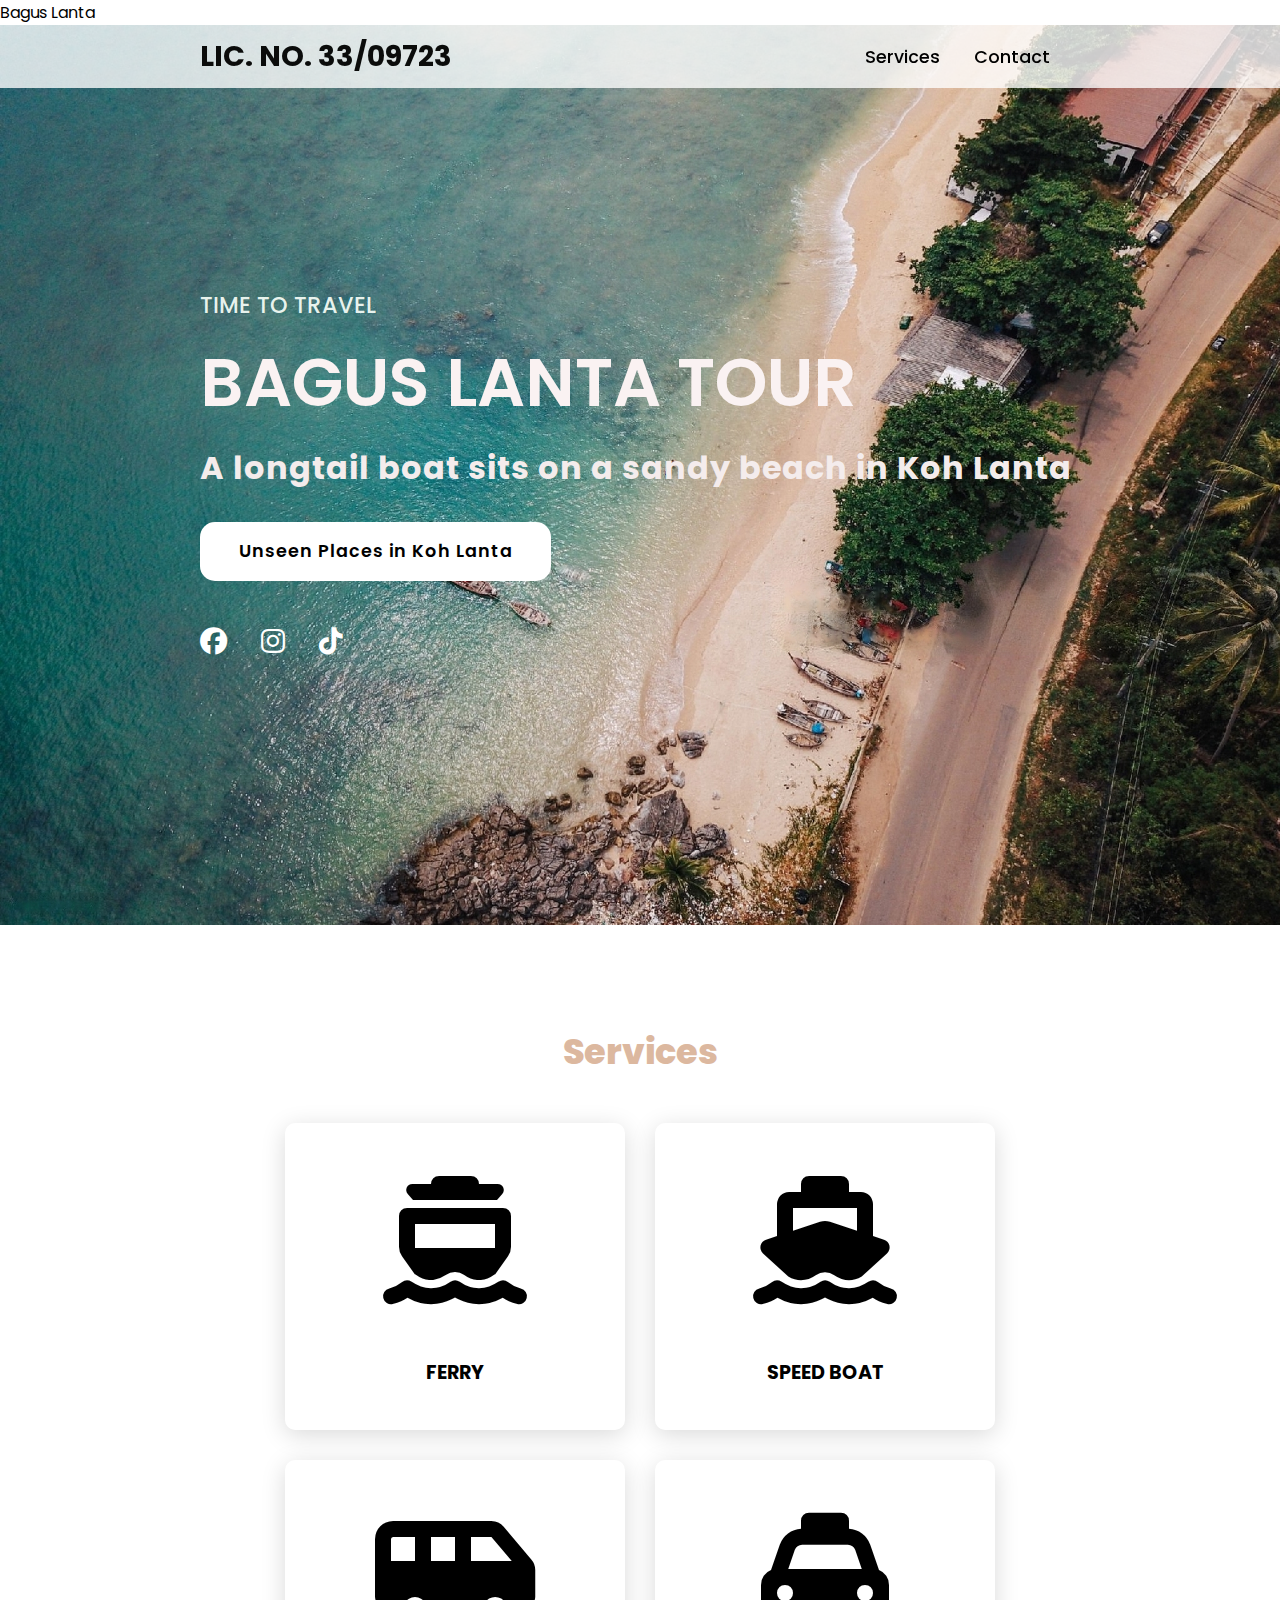
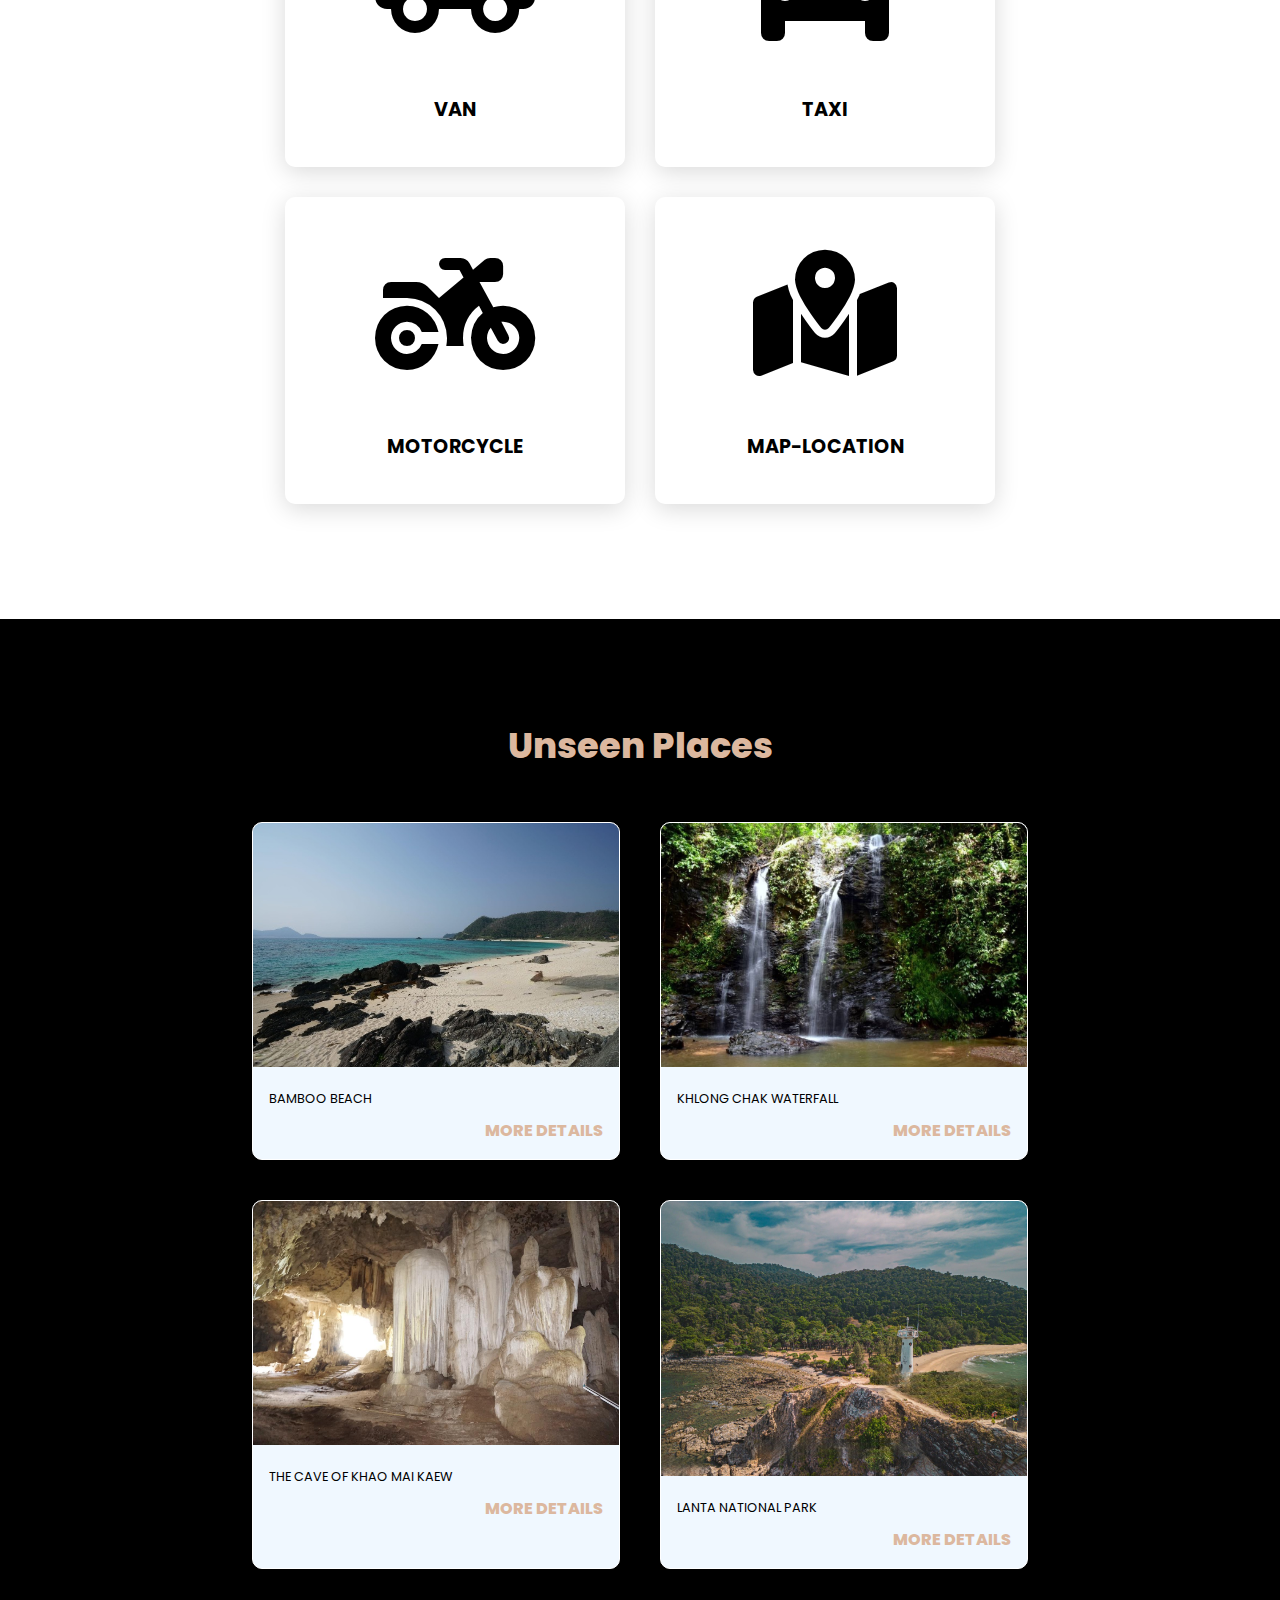
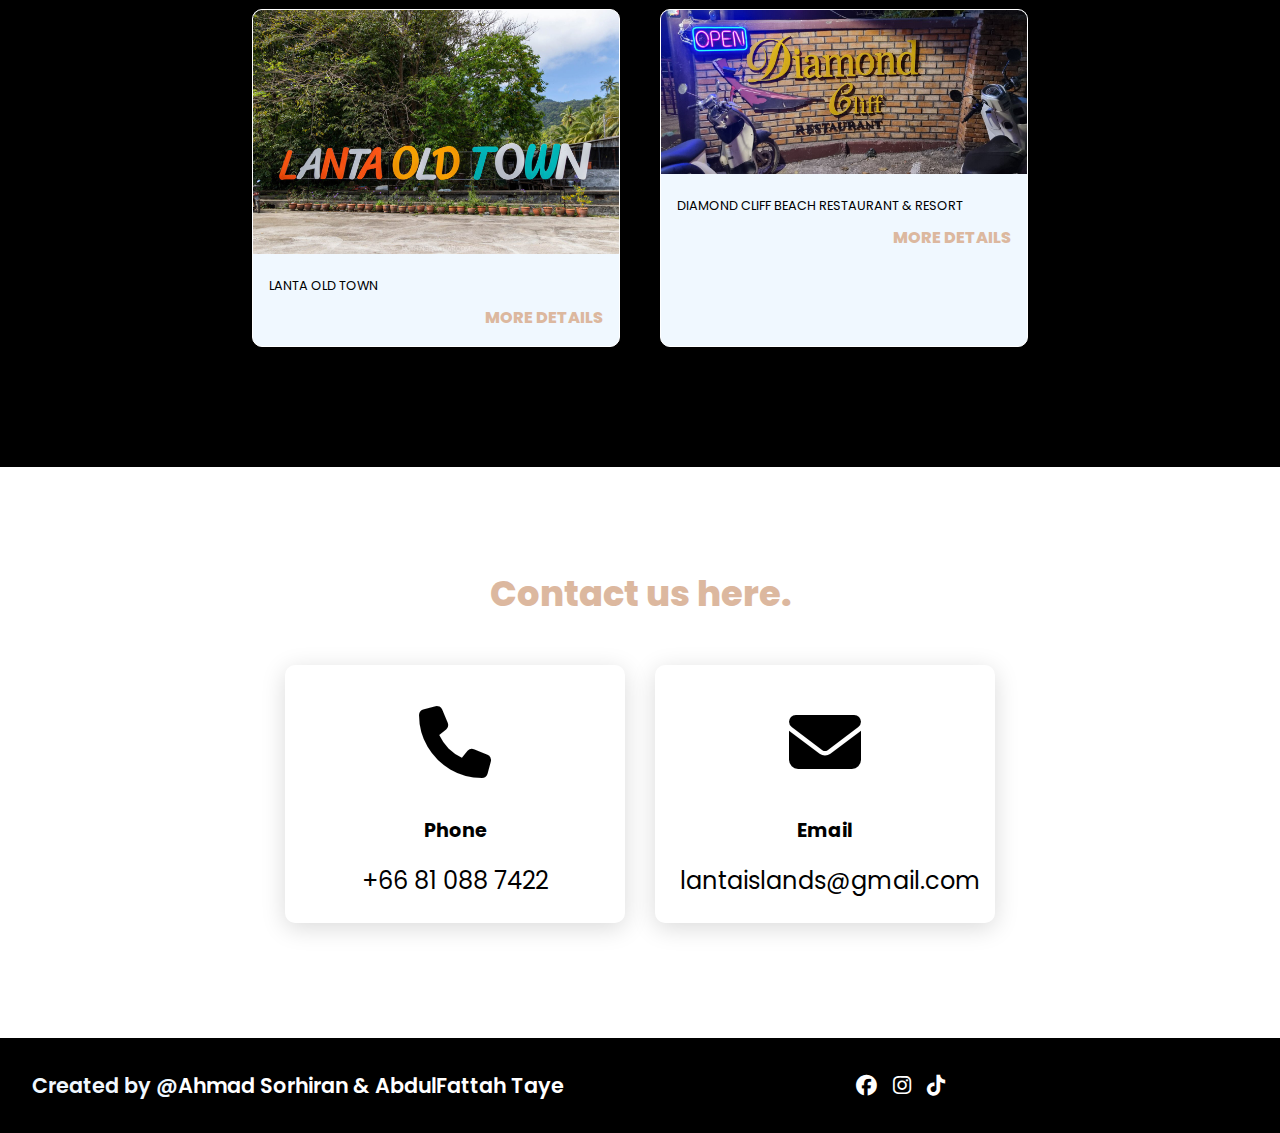
==== index.html @ fa1690e8 "1.0v" ====
<!DOCTYPE html>
<html lang="en">

<head>
    <meta charset="UTF8">
    <meta http-equiv="X-UA-Compatible" content="IE=edge">
    <meta name="viewport" content="width=device-width, initial-scale=1.0">
    <link rel="stylesheet" href="https://cdnjs.cloudflare.com/ajax/libs/font-awesome/6.5.1/css/all.min.css">
    <link rel="stylesheet" href="style.css">
    <link rel="stylesheet" href="style"
    <title>Bagus Lanta</title>
</head>

<body>

    <header>
        <a href="#" class="logo">Lic. No. 33/09723</a>
        <nav class="navigation">
           <a href="#Services">Services</a>
           <a href="#Contact">Contact</a>
           <a href="#Contact"></a>
        </nav>
    </header>

   <section class="main">
       <div>
           <h2>TIME TO TRAVEL<br><span>BAGUS LANTA TOUR</span></h2>
           <h3> A longtail boat sits on a sandy beach in Koh Lanta</h3>
           <a href="#projects" class="main-btn">Unseen Places in Koh Lanta</a>
           <div class="social-icons">
               <a href="https://www.facebook.com/PuteriLantaFamilyVillas?mibextid=LQQJ4d"><i class="fa-brands fa-facebook"></i></a>
               <a href="https://www.instagram.com/baanputerilanta?igsh=MW9qazB5bGdpY29rNg=="><i class="fa-brands fa-instagram"></i></a>
               <a href="https://www.tiktok.com/@puterilantafamilyvilla?_t=8k7wE5T17Ld&_r=1"><i class="fa-brands fa-tiktok"></i></a>
           </div>
       </div>
   </section>

   <section class="cards" id="Services">
       <h2 class="title">Services</h2>
       <div class="content">
           <div class="card">
               <div class="icon">
                <i class="fa-solid fa-ferry"></i>
               </div>
               <div class="info">
                   <h3>FERRY</h3>
               </div>
           </div>
           <div class="card">
               <div class="icon">
                <i class="fa-solid fa-ship"></i>        
               </div>
               <div class="info">
                   <h3>SPEED BOAT</h3>
               </div>
           </div>
           <div class="card">
            <div class="icon">
                <i class="fa-solid fa-van-shuttle"></i>          
              </div>
            <div class="info">
                <h3>VAN</h3>
            </div>
           </div>
           <div class="card">
            <div class="icon">
                <i class="fa-solid fa-taxi"></i>
                </div>
            <div class="info">
                <h3>TAXI</h3>
            </div>
        </div>
        <div class="card">
            <div class="icon">
                <i class="fa-solid fa-motorcycle"></i>               
            </div>
            <div class="info">
                <h3>MOTORCYCLE</h3>
            </div>
        </div>
        <div class="card">
         <div class="icon">
            <i class="fa-solid fa-map-location-dot"></i>
         </div>
         <div class="info">
             <h3>MAP-LOCATION</h3>
         </div>
        </div>
           
        </div>
   </section>

   <section class="projects" id="projects">
       <h2 class="title">Unseen Places</h2>
       <div class="content">
           <div class="project-card">
               <div class="project-image">
                   <img src="images/Bakantiang Beach 1.jpg" alt="PIC 1" />
               </div>
               <div class="project-info">
                   <p class="project-category">BAMBOO BEACH</p>
                   <strong class="project-title">
                       <span></span>
                       <a href="page1.html" class="more-details">MORE DETAILS</a>
                   </strong>
               </div>
           </div>
           <div class="project-card">
            <div class="project-image">
                <img src="images/wtr full.jpg" alt="PIC 2"/>
            </div>
            <div class="project-info">
                <p class="project-category">KHLONG CHAK WATERFALL</p>
                <strong class="project-title">
                    <span></span>
                    <a href="page2.html" class="more-details">MORE DETAILS</a>
                </strong>
            </div>
        </div>
        <div class="project-card">
            <div class="project-image">
                <img src="images/cave.jpg" alt="PIC3"/>
            </div>
            <div class="project-info">
                <p class="project-category">THE CAVE OF KHAO MAI KAEW</p>
                <strong class="project-title">
                    <span></span>
                    <a href="page3.html" class="more-details">MORE DETAILS</a>
                </strong>
            </div>
        </div>
        <div class="project-card">
            <div class="project-image">
                <img src="images/MU KO LANTA NATIONAL PARK(11).png" alt="PIC 4"/>
            </div>
            <div class="project-info">
                <p class="project-category"> LANTA NATIONAL PARK</p>
                <strong class="project-title">
                    <span></span>
                    <a href="page4.html" class="more-details">MORE DETAILS</a>
                </strong>
            </div>
        </div>
        <div class="project-card">
            <div class="project-image">
                <img src="images/Old-Town-Koh-Lanta-Thailand-1440x960.jpg" alt="PIC 5"/>
            </div>
            <div class="project-info">
                <p class="project-category">LANTA OLD TOWN</p>
                <strong class="project-title">
                    <span></span>
                    <a href="page5.html" class="more-details">MORE DETAILS</a>
                </strong>
            </div>
        </div>
        <div class="project-card">
            <div class="project-image">
                <img src="images/diamond5.jpg" alt="PIC 6"/>
            </div>
            <div class="project-info">
                <p class="project-category">DIAMOND CLIFF BEACH RESTAURANT & RESORT</p>
                <strong class="project-title">
                    <span></span>
                    <a href="page6.html" class="more-details">MORE DETAILS</a>
                </strong>
   </section>

   <section class="cards contact" id="Contact">
       <h2 class="title">Contact us here.</h2>
       <div class="content">
        <div class="card">
            <div class="icon">
                <i class="fas fa-phone"></i>
            </div>
            <div class="info">
                <h3>Phone</h3>
                <p>+66 81 088 7422</p>
            </div>
        </div>
        <div class="card">
            <div class="icon">
                <i class="fas fa-envelope"></i>
            </div>
            <div class="info">
                <h3>Email</h3>
                <p>lantaislands@gmail.com</p>
            </div>
        </div>
        </div>
   </section>

   <footer class="footer">
       <p class="footer-title">Created by @<span>Ahmad Sorhiran & AbdulFattah Taye</span></p>
        <div class="social-icons">
            <a href=""><i class="fa-brands fa-facebook"></i></a>
            <a href=""><i class="fa-brands fa-instagram"></i></a>
            <a href=""><i class="fa-brands fa-tiktok"></i>
        </div>
   </footer>

</body>

</html>
---- style.css ----
@import url('https://fonts.googleapis.com/css2?family=Poppins:ital,wght@0,600;0,700;0,800;0,900;1,500;1,600;1,700;1,800;1,900&display=swap');

*{
    font-family: 'Poppins', sans-serif;
    margin: 0;
    padding: 0;
    box-sizing: border-box;
    scroll-behavior: smooth;
}

header{
    background-color: rgba(255, 255, 255, 0.79);
    width: 100%;
    position: fixed;
    z-index: 999;
    display: flex;
    justify-content: space-between;
    align-items: center;
    padding: 10px 200px ;
}

.logo{
    text-decoration: none;
    color: rgb(11, 12, 11);
    text-transform: uppercase;
    font-weight: 700;
    font-size: 1.8em;
}

.navigation a{
    color: black;
    text-decoration: none;
    font-size: 1.1em;
    font-weight: 500;
    padding-left: 30px;
}

.navigation a:hover{
     color: rgb(40, 167, 230);
}

section {
     padding: 100px 200px;
}

.main{
     width: 100%;
     min-height: 100vh;
     display: flex;
     align-items:center;
     background: url(images/puteri12345p6xvnGdeD-transformed.jpeg) no-repeat;
     background-size: cover;
     background-position: center;
     background-attachment: fixed;
}
.gallery img {
    width: 100%;
    height: auto;
    border-radius: 8px;
    box-shadow: 0 4px 8px rgba(0, 0, 0, 0.1);
    transition: transform 0.2s ease-in-out;
}
.main h2{
    color: rgba(238, 247, 241, 0.993);
    font-size: 1.4em;
    font-weight: 500;
}
.main h2 span{
    display: inline-block;
    margin-top: 10px;
    color: rgb(250, 242, 242);
    font-size: 3em;
    font-weight: 600;
}

.main h3{
    color: rgb(244, 236, 236);
    font-size: 2em;
    font-weight: 700;
    letter-spacing: 1px;
    margin-top: 10px;
    margin-bottom: 30px;
}

.main-btn{
    color: black;
    background-color: white;
    text-decoration: none;
    font-size: 1.1em;
    font-weight: 600;
    display: inline-block;
    padding: 0.9375em 2.1875em;
    letter-spacing: 1px;
    border-radius: 15px;
    margin-bottom: 40px; 
    transition: 0.7s ease;
}

.main-btn:hover{
    background-color: rgb(220, 184,159);
    transform: scale(1.1);
}

.social-icons a{
    color: white;
    font-size: 1.7em;
    padding-right: 30px;
}

.title{
    display: flex;
    justify-content: center;
    color: rgb(220, 184,159);
    font-size: 2.2em;
    font-weight: 800;
    margin-bottom: 30px;
}

.content{
    display: flex;
    justify-content: center;
    flex-direction: row;
    flex-wrap: wrap;
}

.card{
    background-color: rgb(255, 255, 255);
    width: 21.25em;
    box-shadow: 0 5px 25px rgba(1 1 1 / 15%);
    border-radius: 10px;
    padding: 25px;
    margin: 15px;
    transition: 0.7s ease;
}

.card:hover{
    transform: scale(1.1);
}

.card .icon{
    color: rgb(0, 0, 0);
    font-size: 8em;
    text-align: center;
}

.info{
    text-align: center;
}

.info h3{
    color: black;
    font-size: 1.2em;
    font-weight: 700;
    margin: 18px;
}

.projects{
    background-color:rgb(0, 0, 0);
}

.projects .content{
    margin-top: 30px;
}
.project-card{
    background-color: aliceblue;
    border: 1px solid white;
    min-height: 14em;
    width: 23em;
    overflow: hidden;
    border-radius: 10px;
    margin: 20px;
    transition: 0.7s ease;
}

.project-card:hover{
    transform: scale(1.1);
}
.project-card:hover .project-image {
    opacity: 0.9;
}

.project-image img{
    width: 100%
}

.project-info{
    padding: 1em;
}

.project-category{
    font-size: 0.8em;
    color: black;
}

.project-title{
    display: flex;
    justify-content: space-between;
    text-transform: uppercase;
    font-weight: 800;
    margin-top: 10px;
}

.more-details{
    text-decoration: none;
    color: rgb(220, 184,159);
}
.more-details:hover {
    color: rgb(40, 167, 230);
}
.contact .icon{
    font-size: 4.5em;

}

.contact .info h3{
    color: black;
}

.contact .info p{
    font-size: 1.5em;
}

.footer {
    background-color: black;
    color: aliceblue;
    padding: 2em;
    display: flex;
    justify-content: space-between;

}

.footer-title{
    font-size: 1.3em;
    font-weight: 600;
}

.footer-title span{
    color: rgb(255, 255, 255);
}

.footer .social-icons a{
    font-size: 1.3em;
    padding: 0 12px 0 0;
}

@media (max-width:1023px){
    header{
        padding: 12px 20px; 
    }
    .navigation a{
        padding-left: 10px;
    }
    .title{
        font-size: 1.8em;
    }
    section{
        padding: 80px 20px;
    }
    .main-content h2{
        font-size: 1em;
    }
    .main-content h3{
        font-size: 1.6em;
    }
    .content{
        flex-direction: column;
        align-items: center;
    }
}

@media (max-width:641px){
    body{
        font-size: 12px;
    }

    .main-content h2{
        font-size: 0.8em;
    }

    .main-content h3{
        font-size: 1.4em;
    }
}

@media (max-width:300px){
    body{
        font-size: 10px; 
    }
}
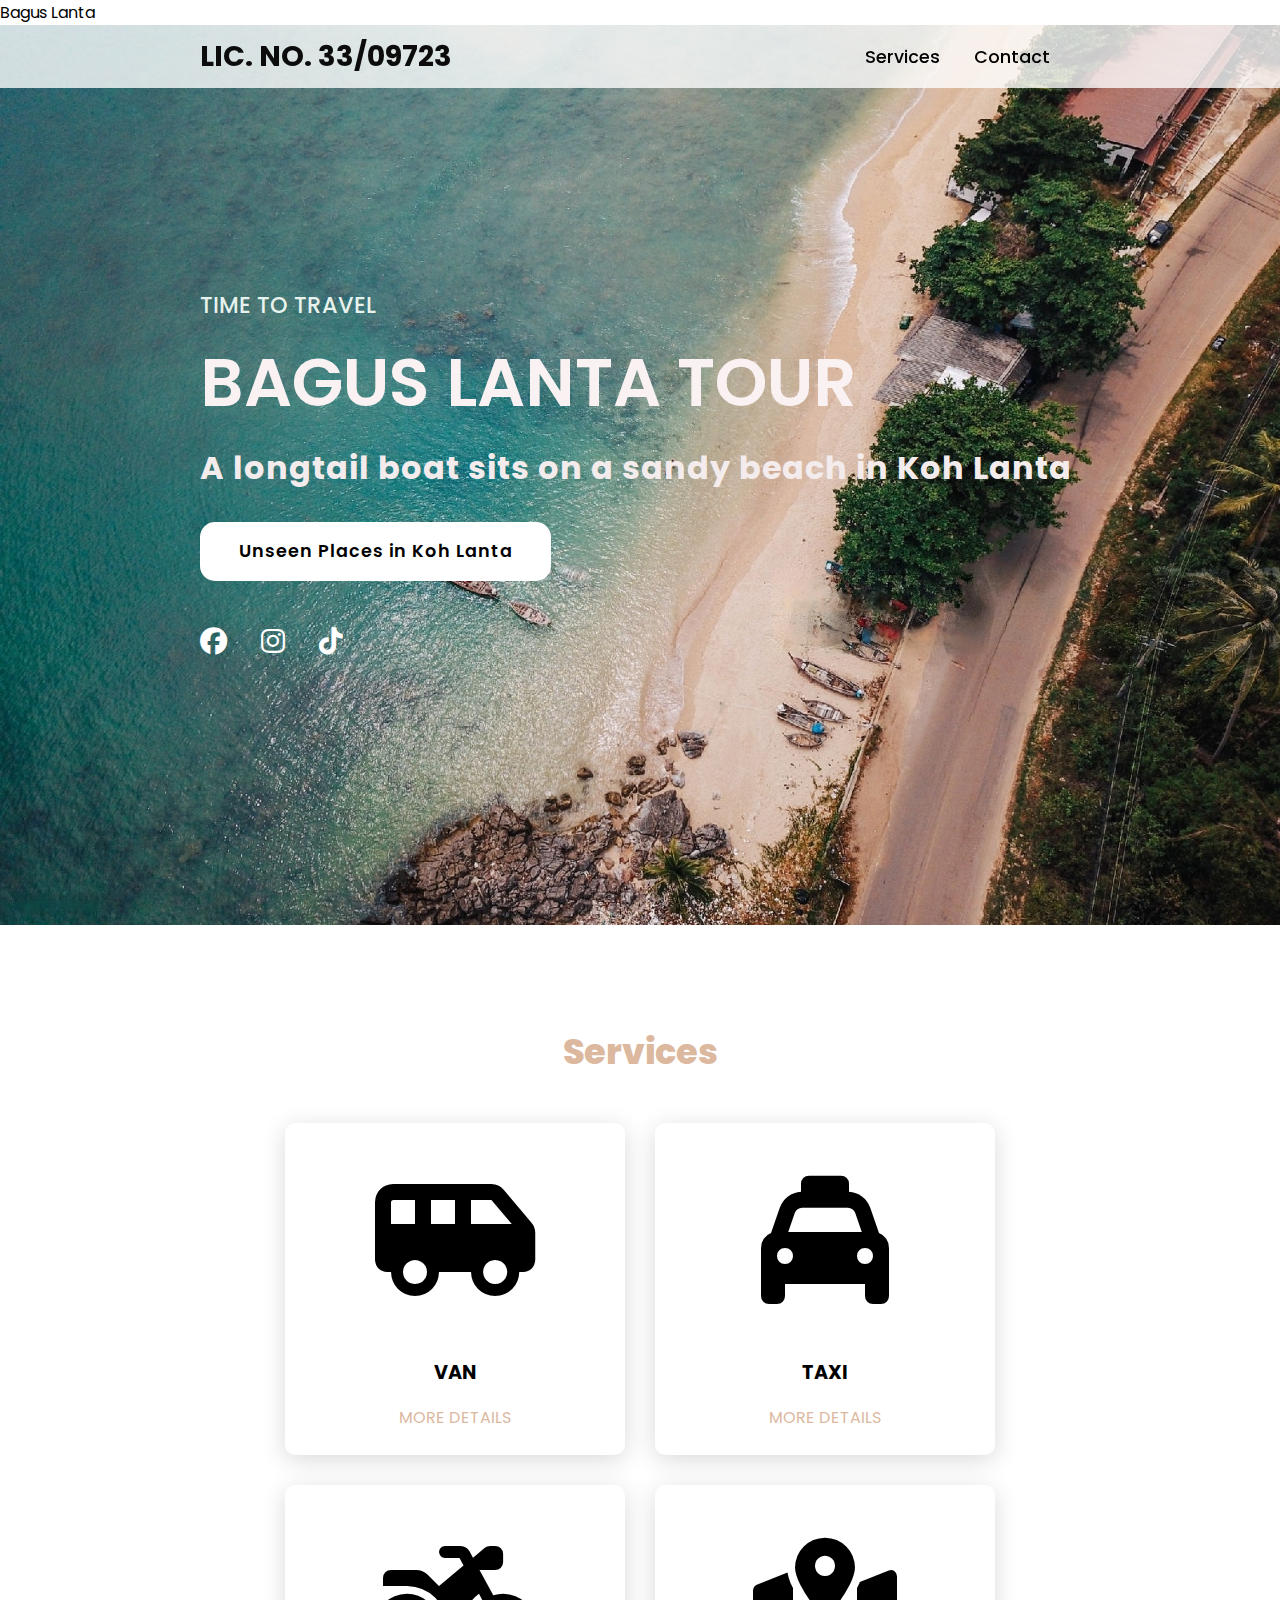
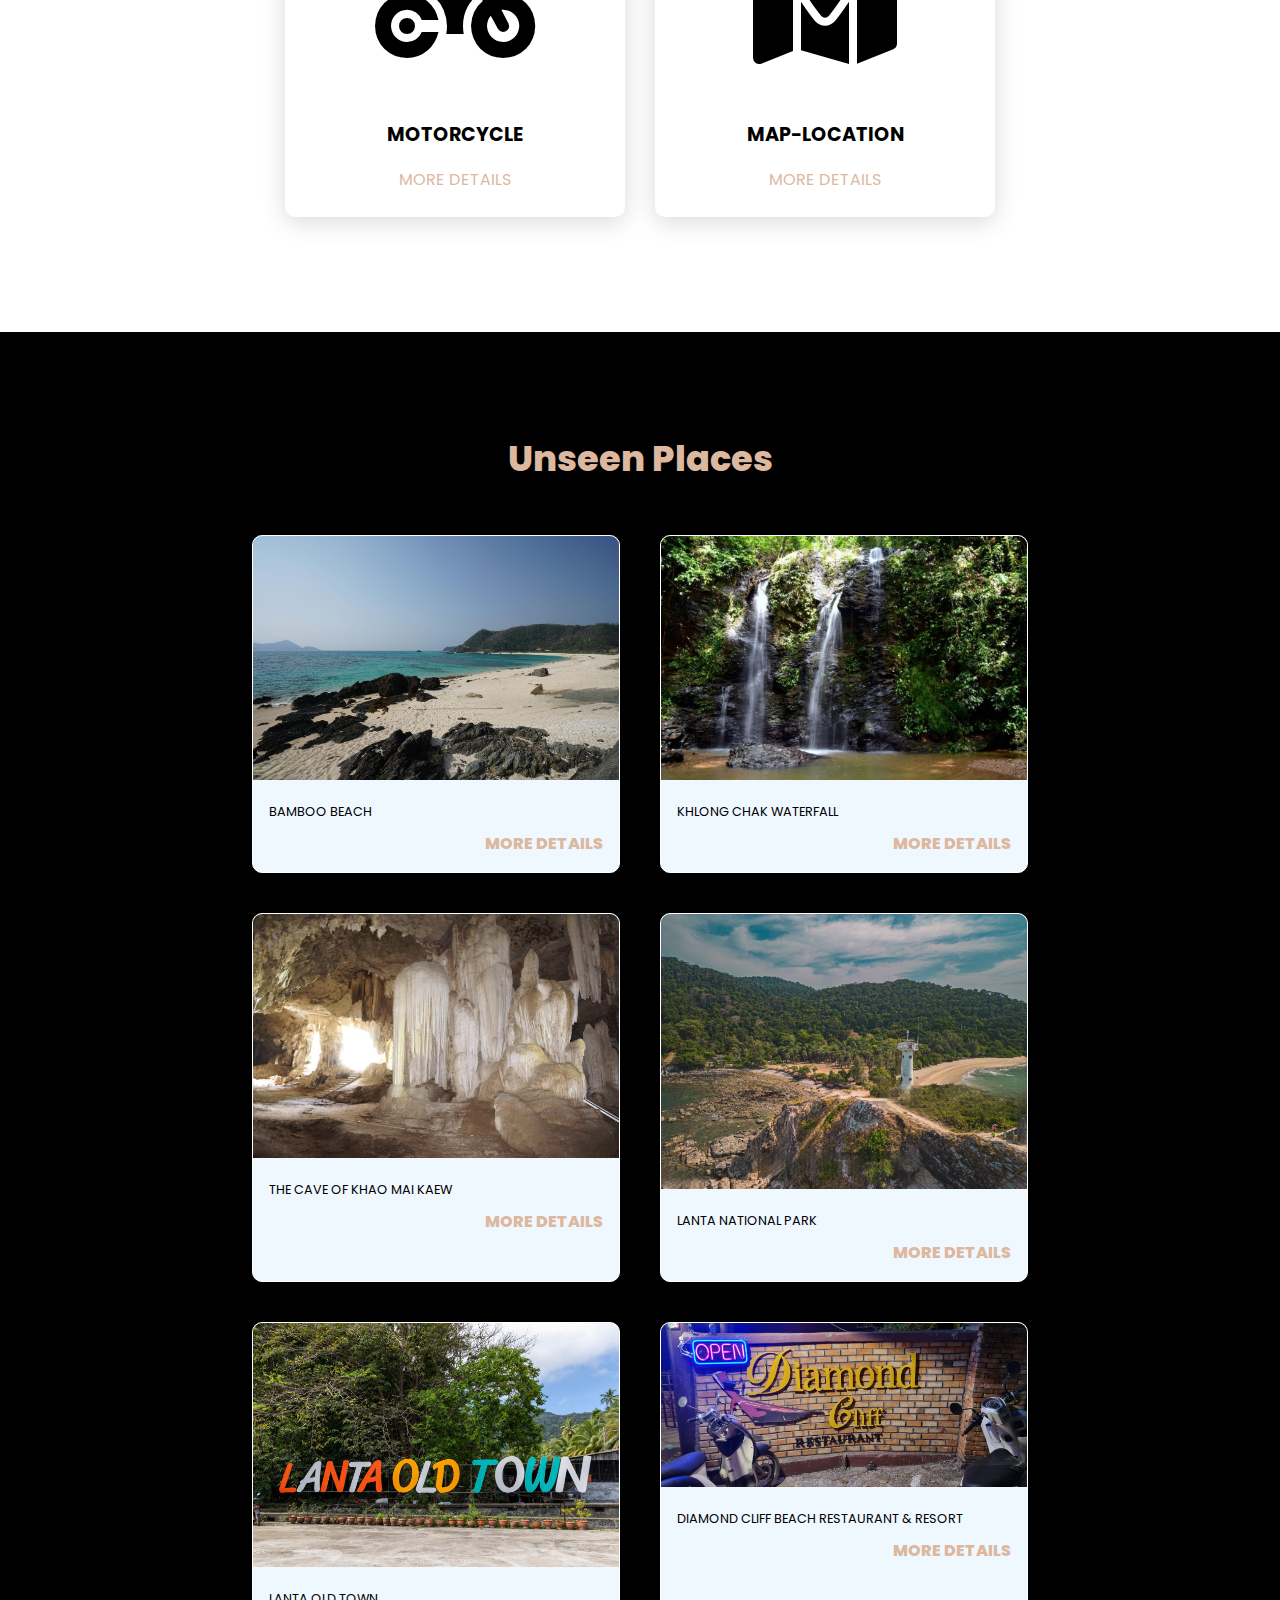
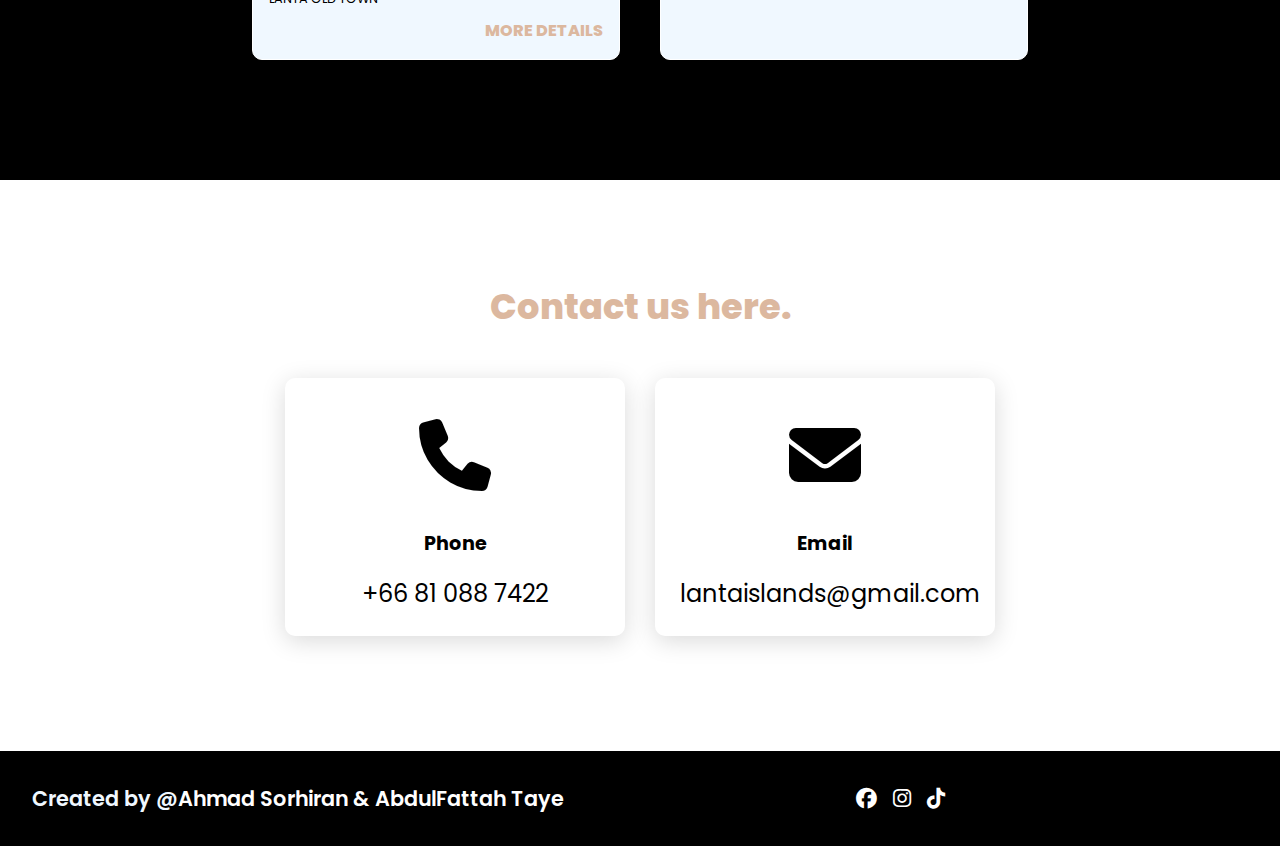
==== commit a41c05fa: "Add files via upload" ====
--- a/index.html
+++ b/index.html
@@ -39,27 +39,12 @@
        <h2 class="title">Services</h2>
        <div class="content">
            <div class="card">
-               <div class="icon">
-                <i class="fa-solid fa-ferry"></i>
-               </div>
-               <div class="info">
-                   <h3>FERRY</h3>
-               </div>
-           </div>
-           <div class="card">
-               <div class="icon">
-                <i class="fa-solid fa-ship"></i>        
-               </div>
-               <div class="info">
-                   <h3>SPEED BOAT</h3>
-               </div>
-           </div>
-           <div class="card">
             <div class="icon">
                 <i class="fa-solid fa-van-shuttle"></i>          
               </div>
             <div class="info">
                 <h3>VAN</h3>
+                <a href="page8.html" class="more-details">MORE DETAILS</a>
             </div>
            </div>
            <div class="card">
@@ -68,6 +53,7 @@
                 </div>
             <div class="info">
                 <h3>TAXI</h3>
+                <a href="page9.html" class="more-details">MORE DETAILS</a>
             </div>
         </div>
         <div class="card">
@@ -76,6 +62,7 @@
             </div>
             <div class="info">
                 <h3>MOTORCYCLE</h3>
+                <a href="page10.html" class="more-details">MORE DETAILS</a>
             </div>
         </div>
         <div class="card">
@@ -84,6 +71,7 @@
          </div>
          <div class="info">
              <h3>MAP-LOCATION</h3>
+             <a href="page11.html" class="more-details">MORE DETAILS</a>
          </div>
         </div>
            
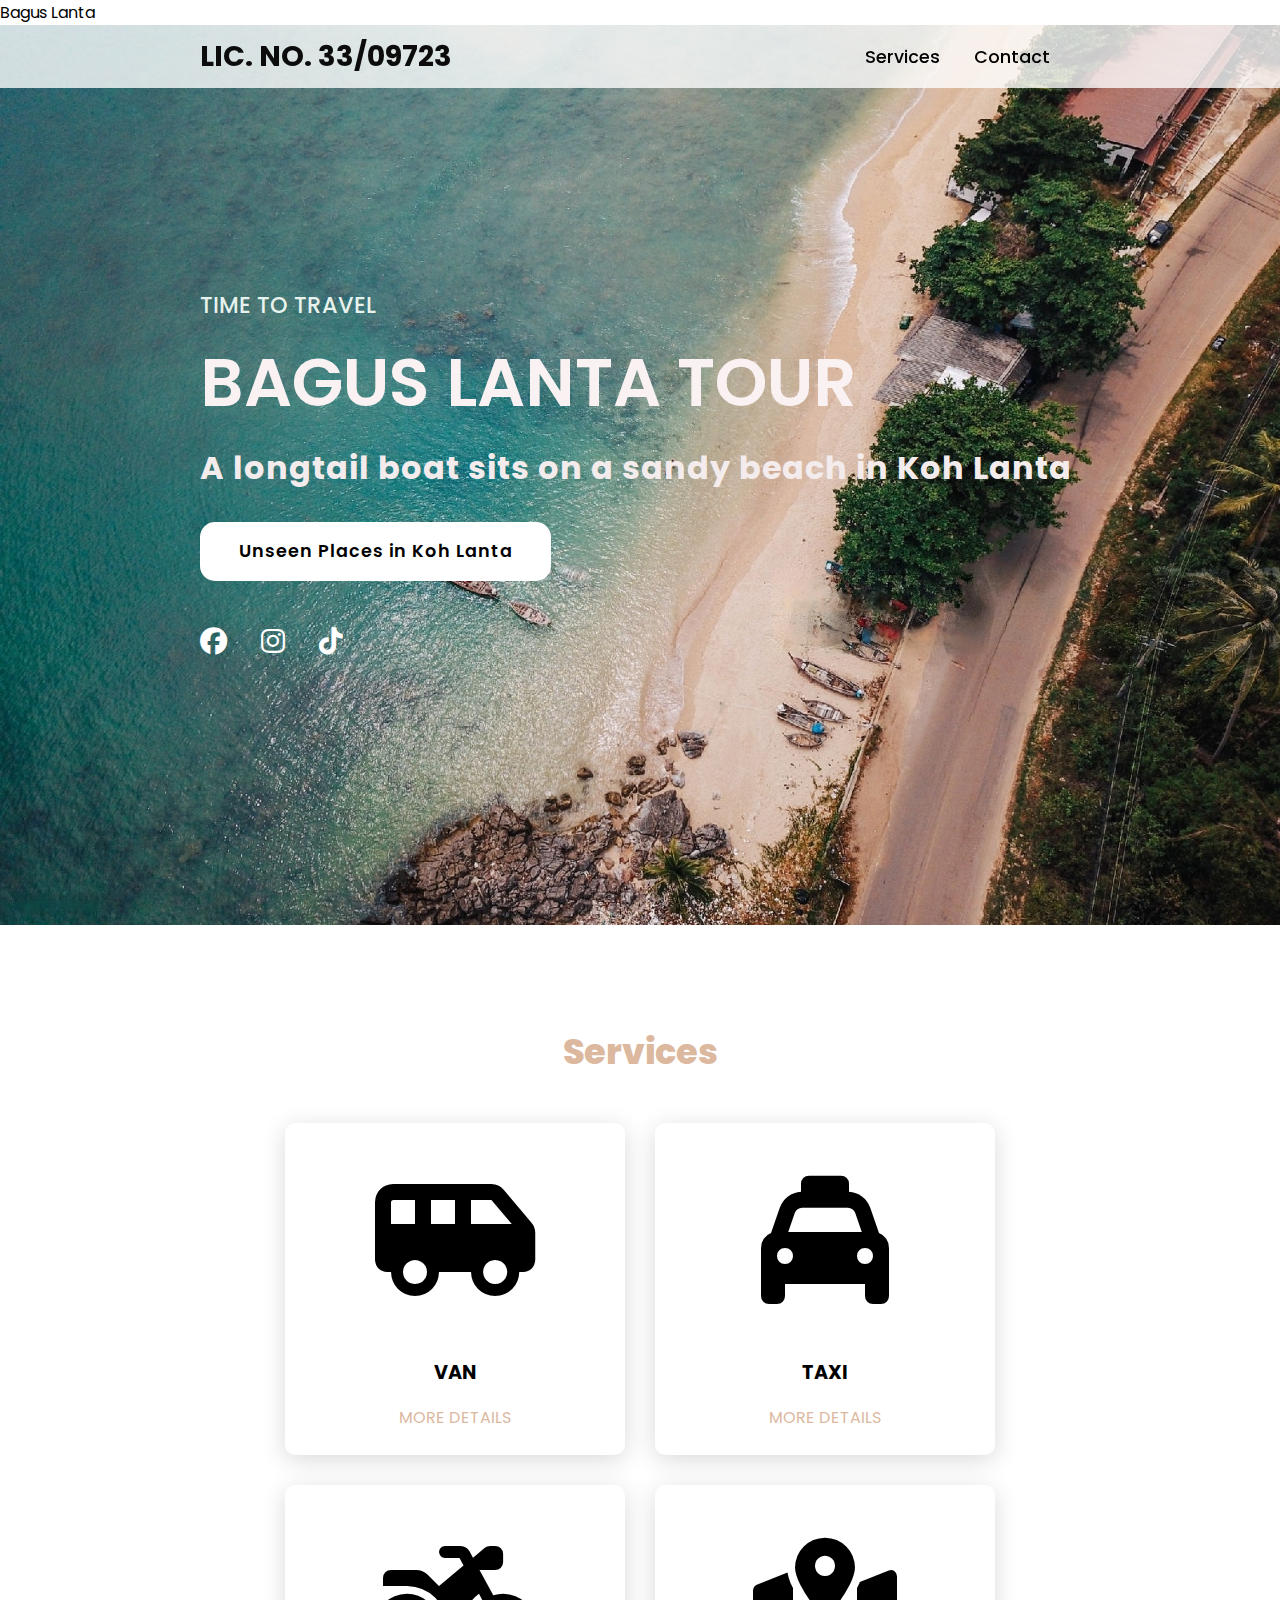
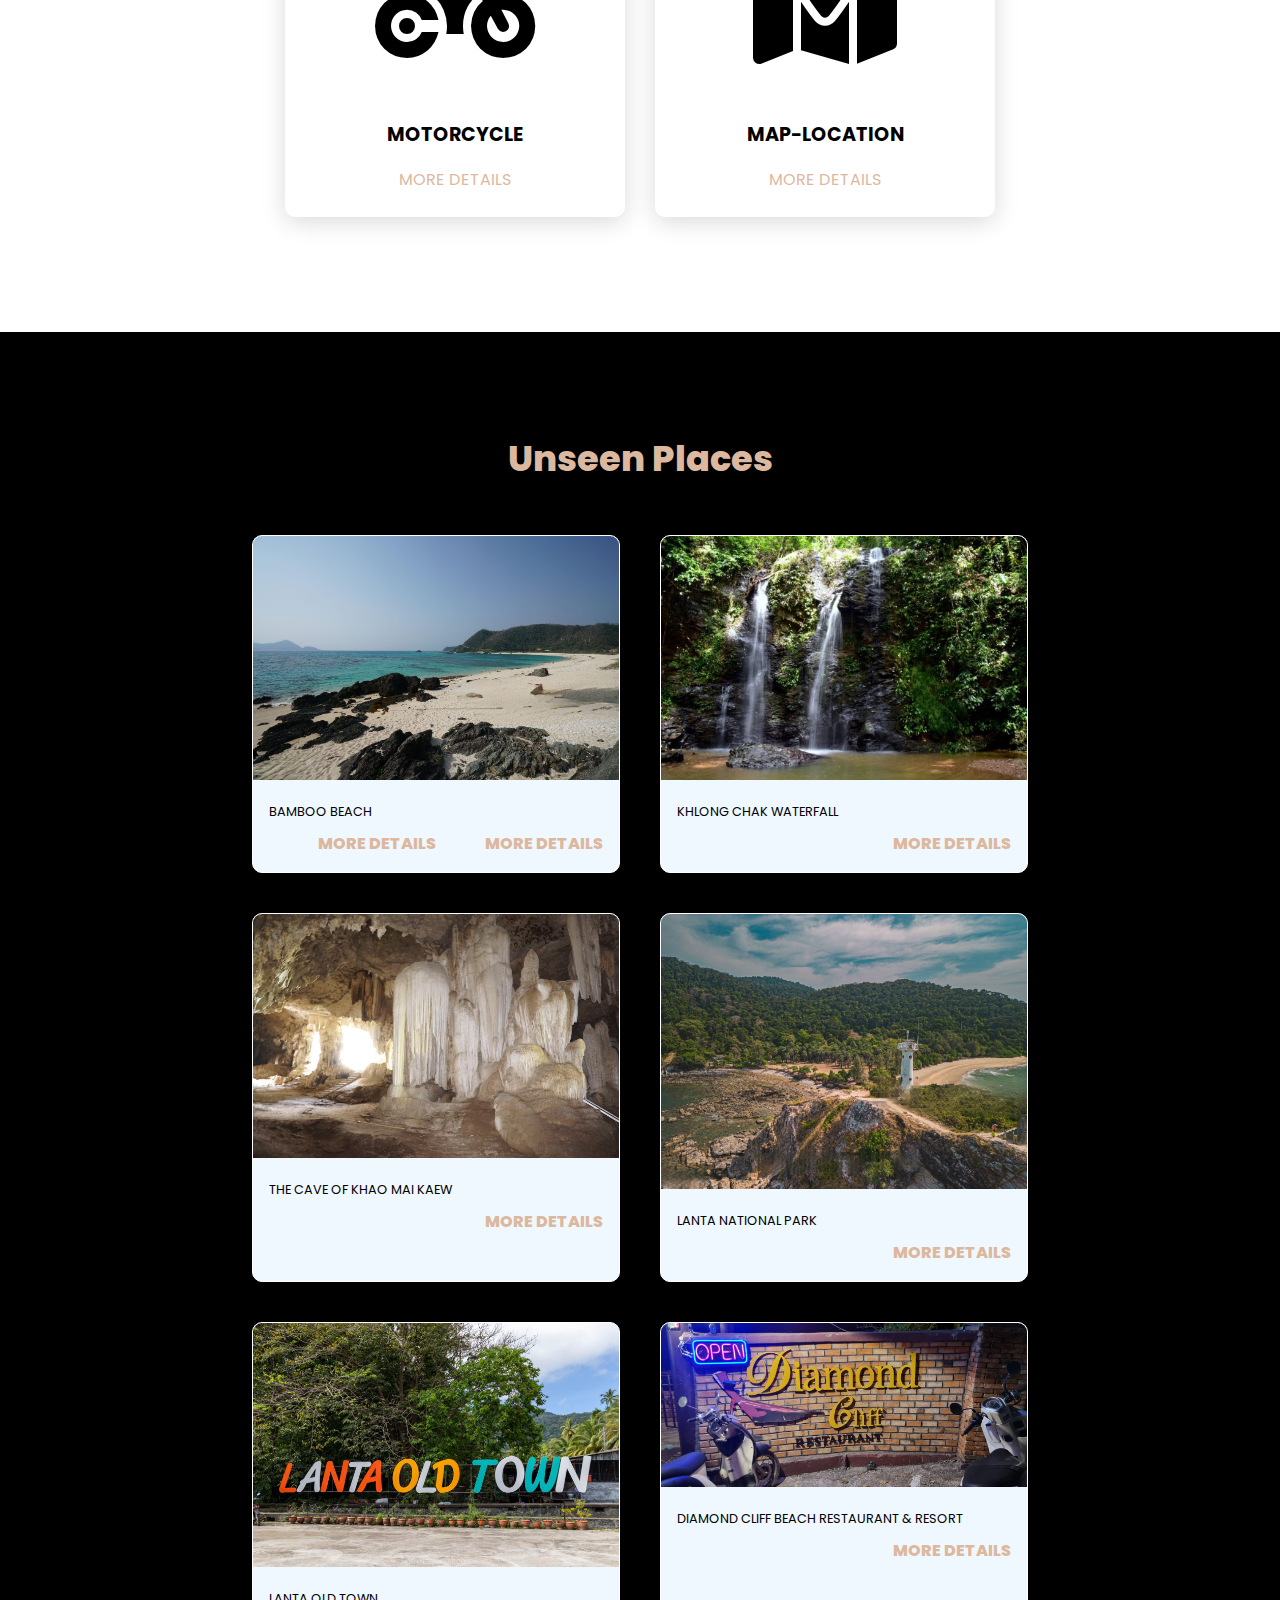
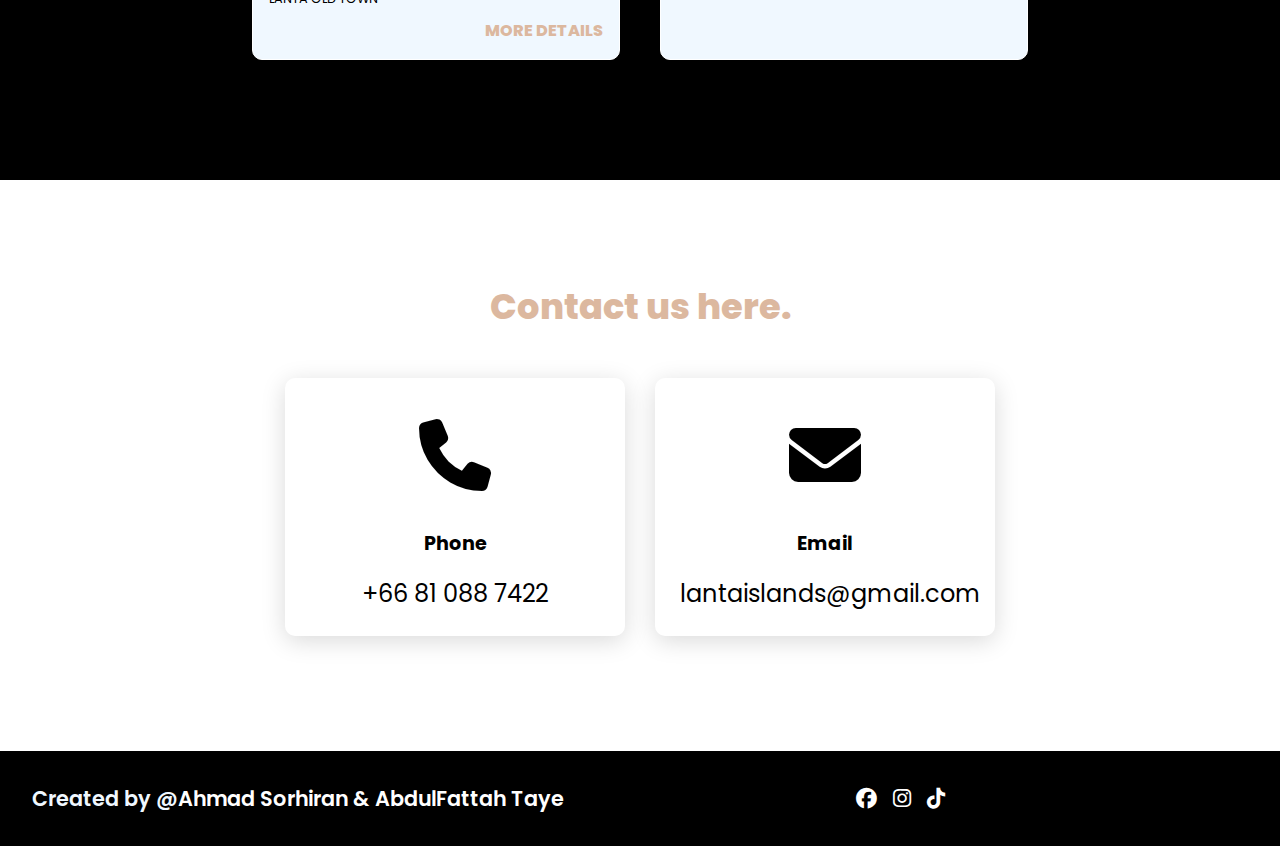
==== commit 0c516ed3: "Add files via upload" ====
--- a/index.html
+++ b/index.html
@@ -90,6 +90,7 @@
                    <strong class="project-title">
                        <span></span>
                        <a href="page1.html" class="more-details">MORE DETAILS</a>
+                       <a href="page12.html" class="more-details">MORE DETAILS</a>
                    </strong>
                </div>
            </div>
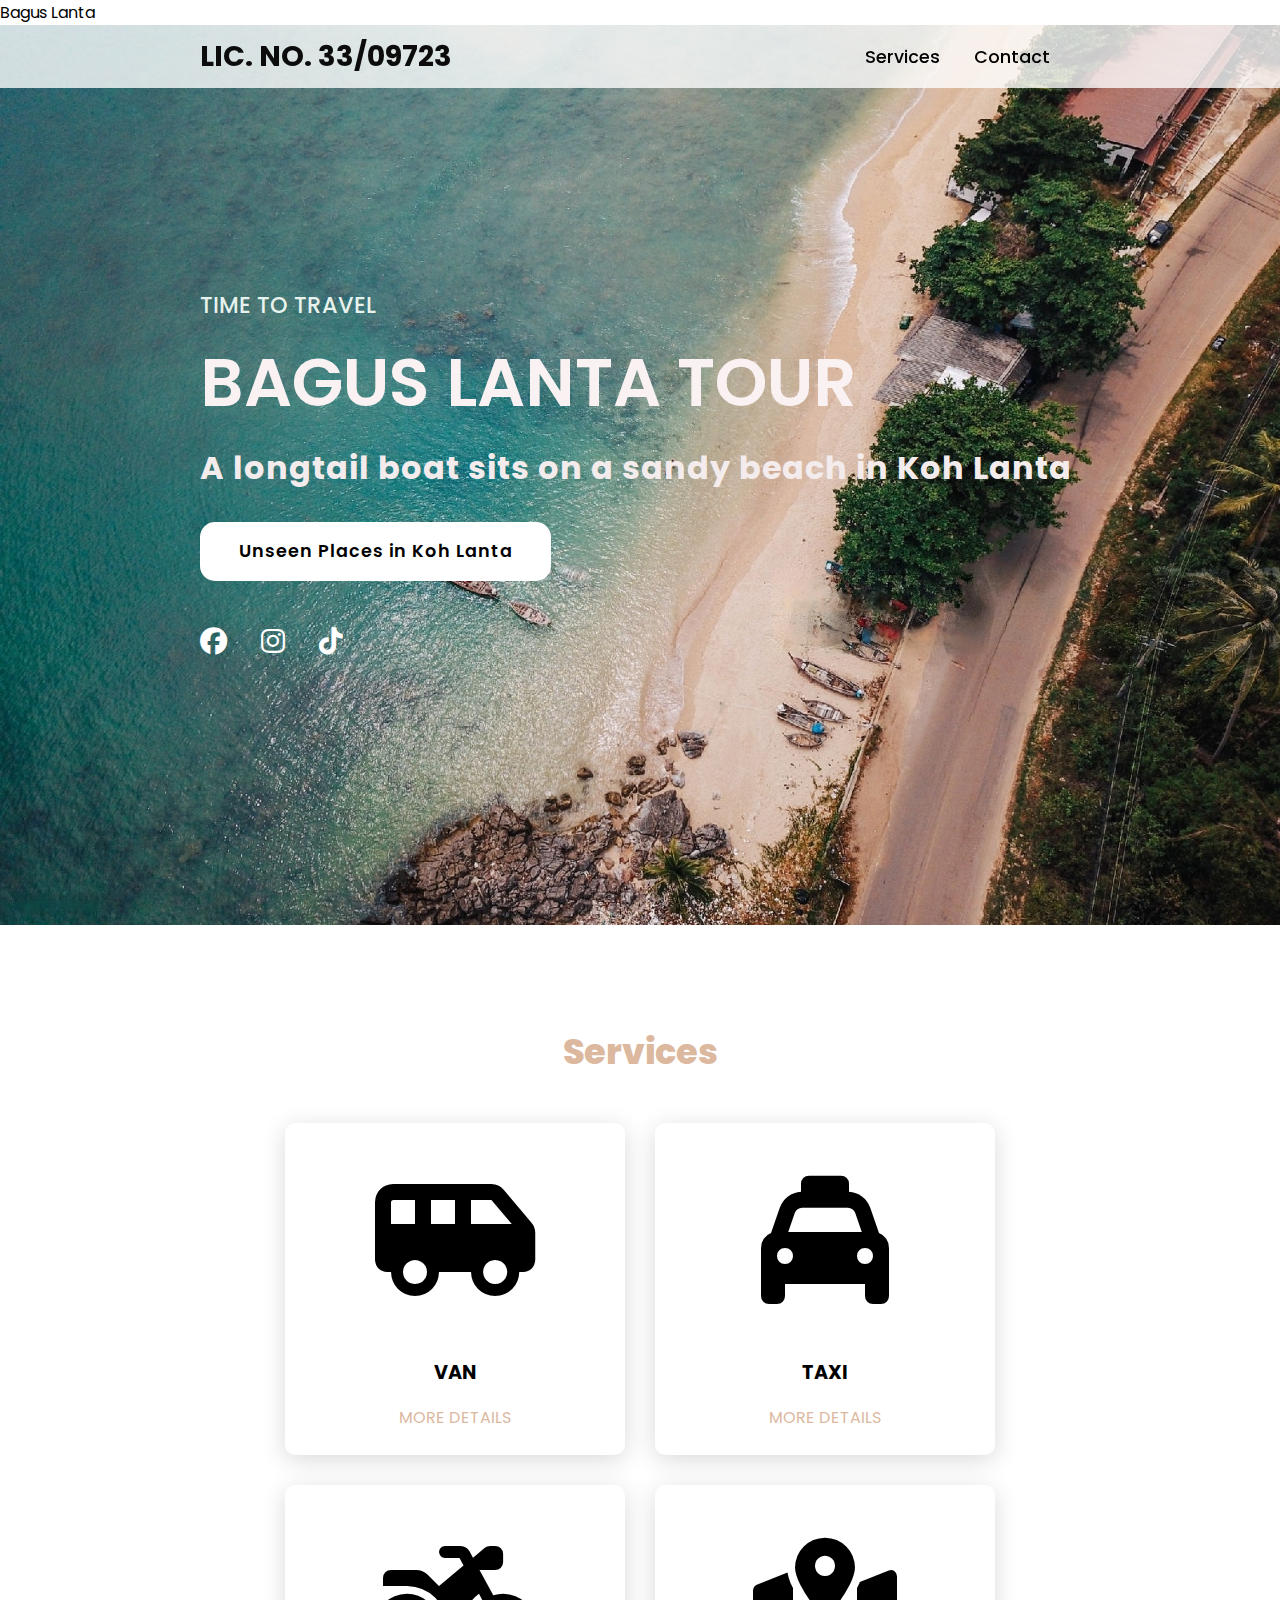
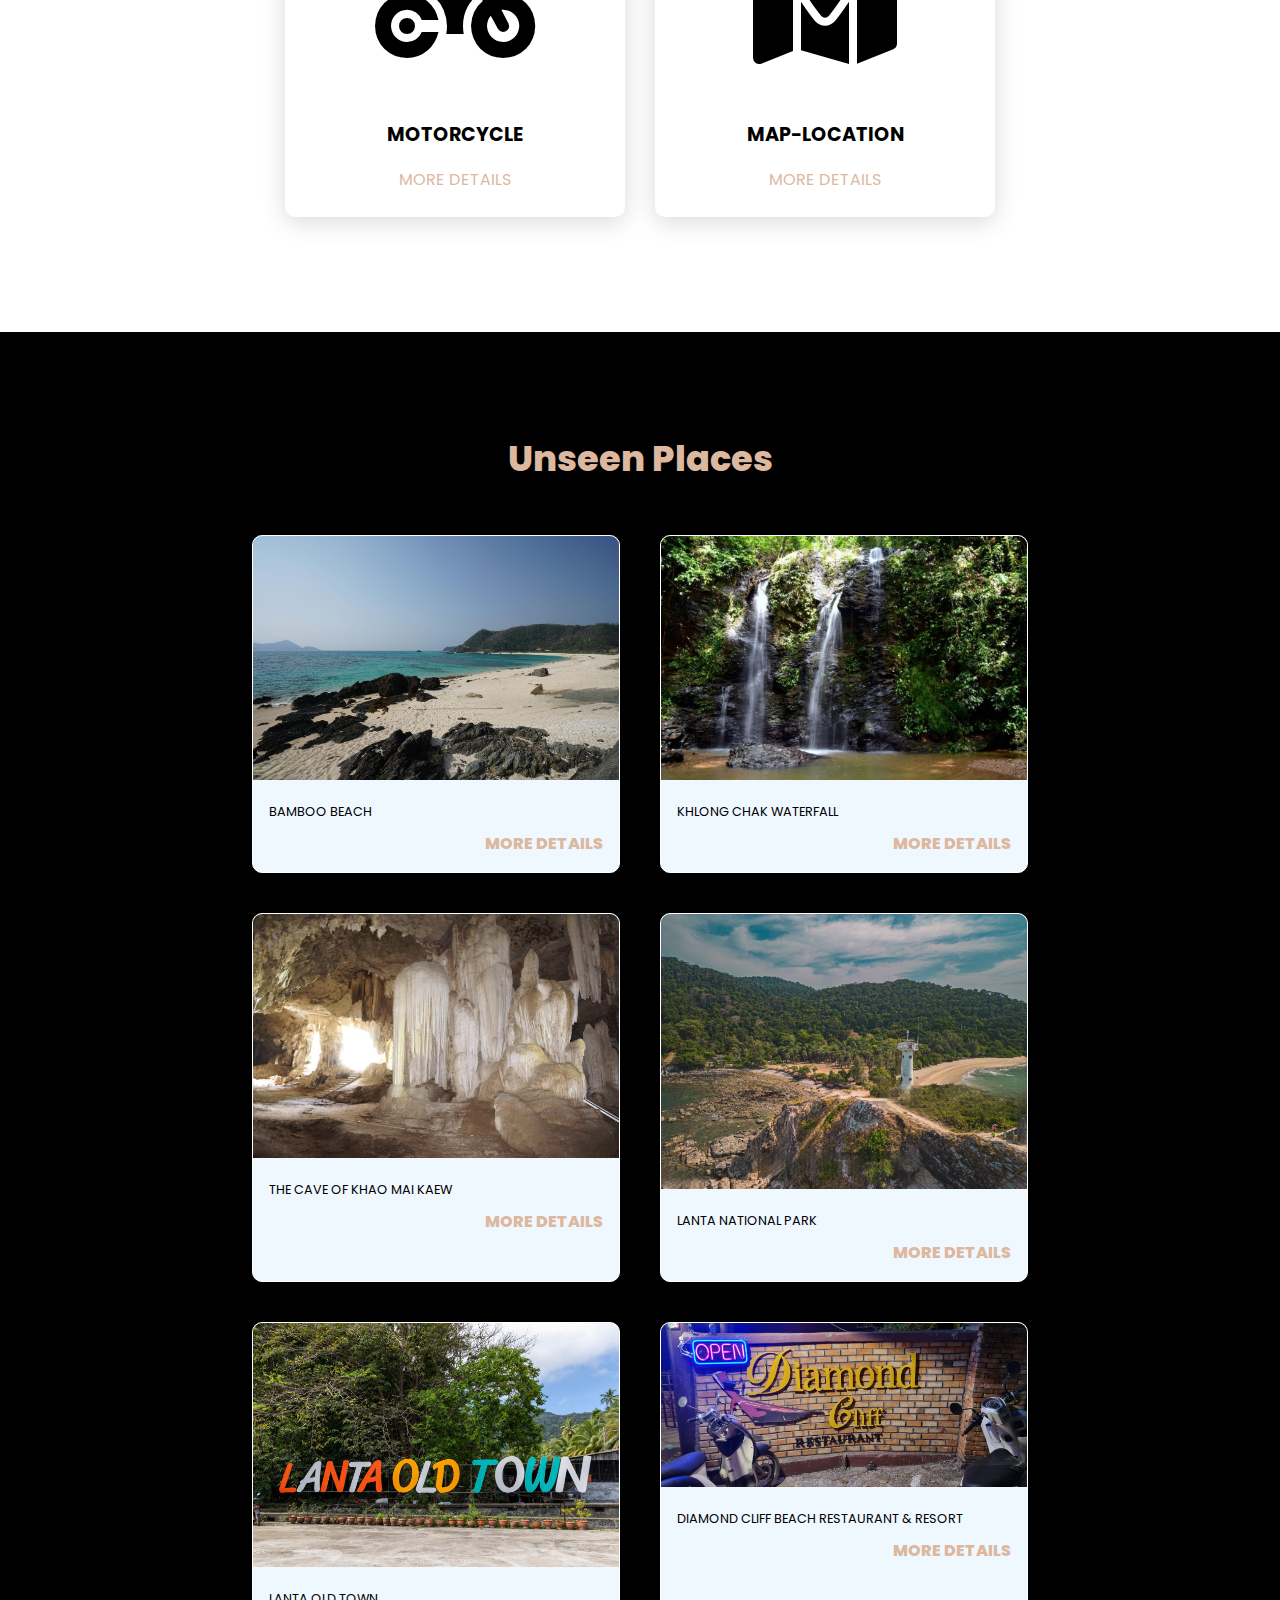
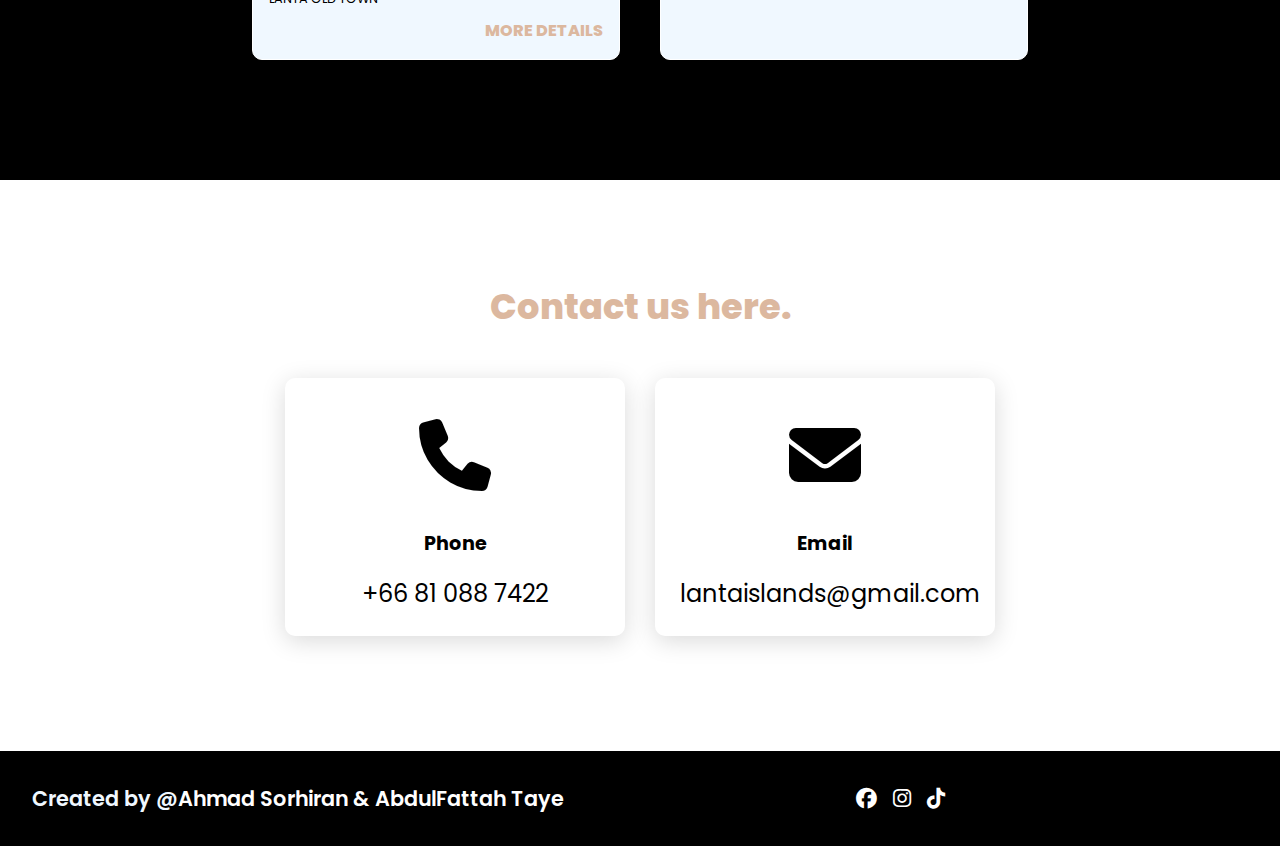
==== commit 58a3c3fd: "Add files via upload" ====
--- a/index.html
+++ b/index.html
@@ -90,7 +90,6 @@
                    <strong class="project-title">
                        <span></span>
                        <a href="page1.html" class="more-details">MORE DETAILS</a>
-                       <a href="page12.html" class="more-details">MORE DETAILS</a>
                    </strong>
                </div>
            </div>
